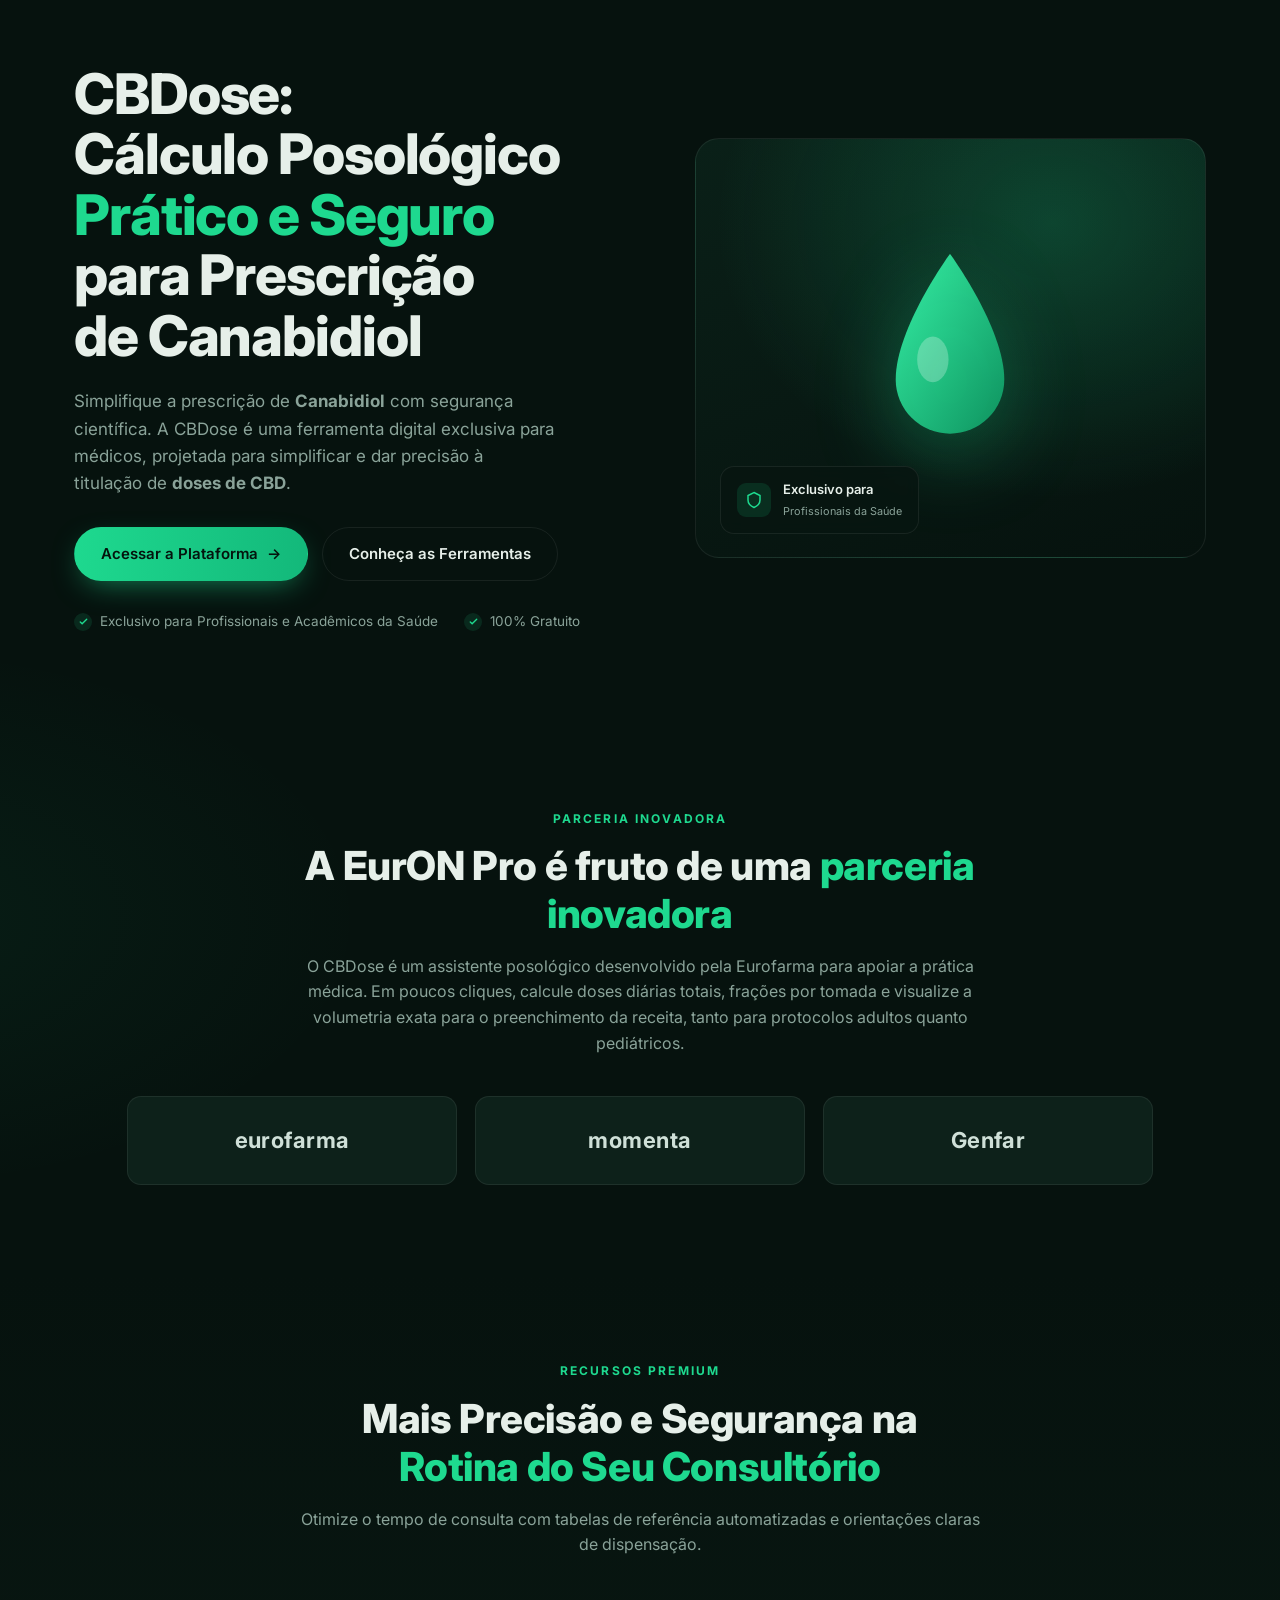
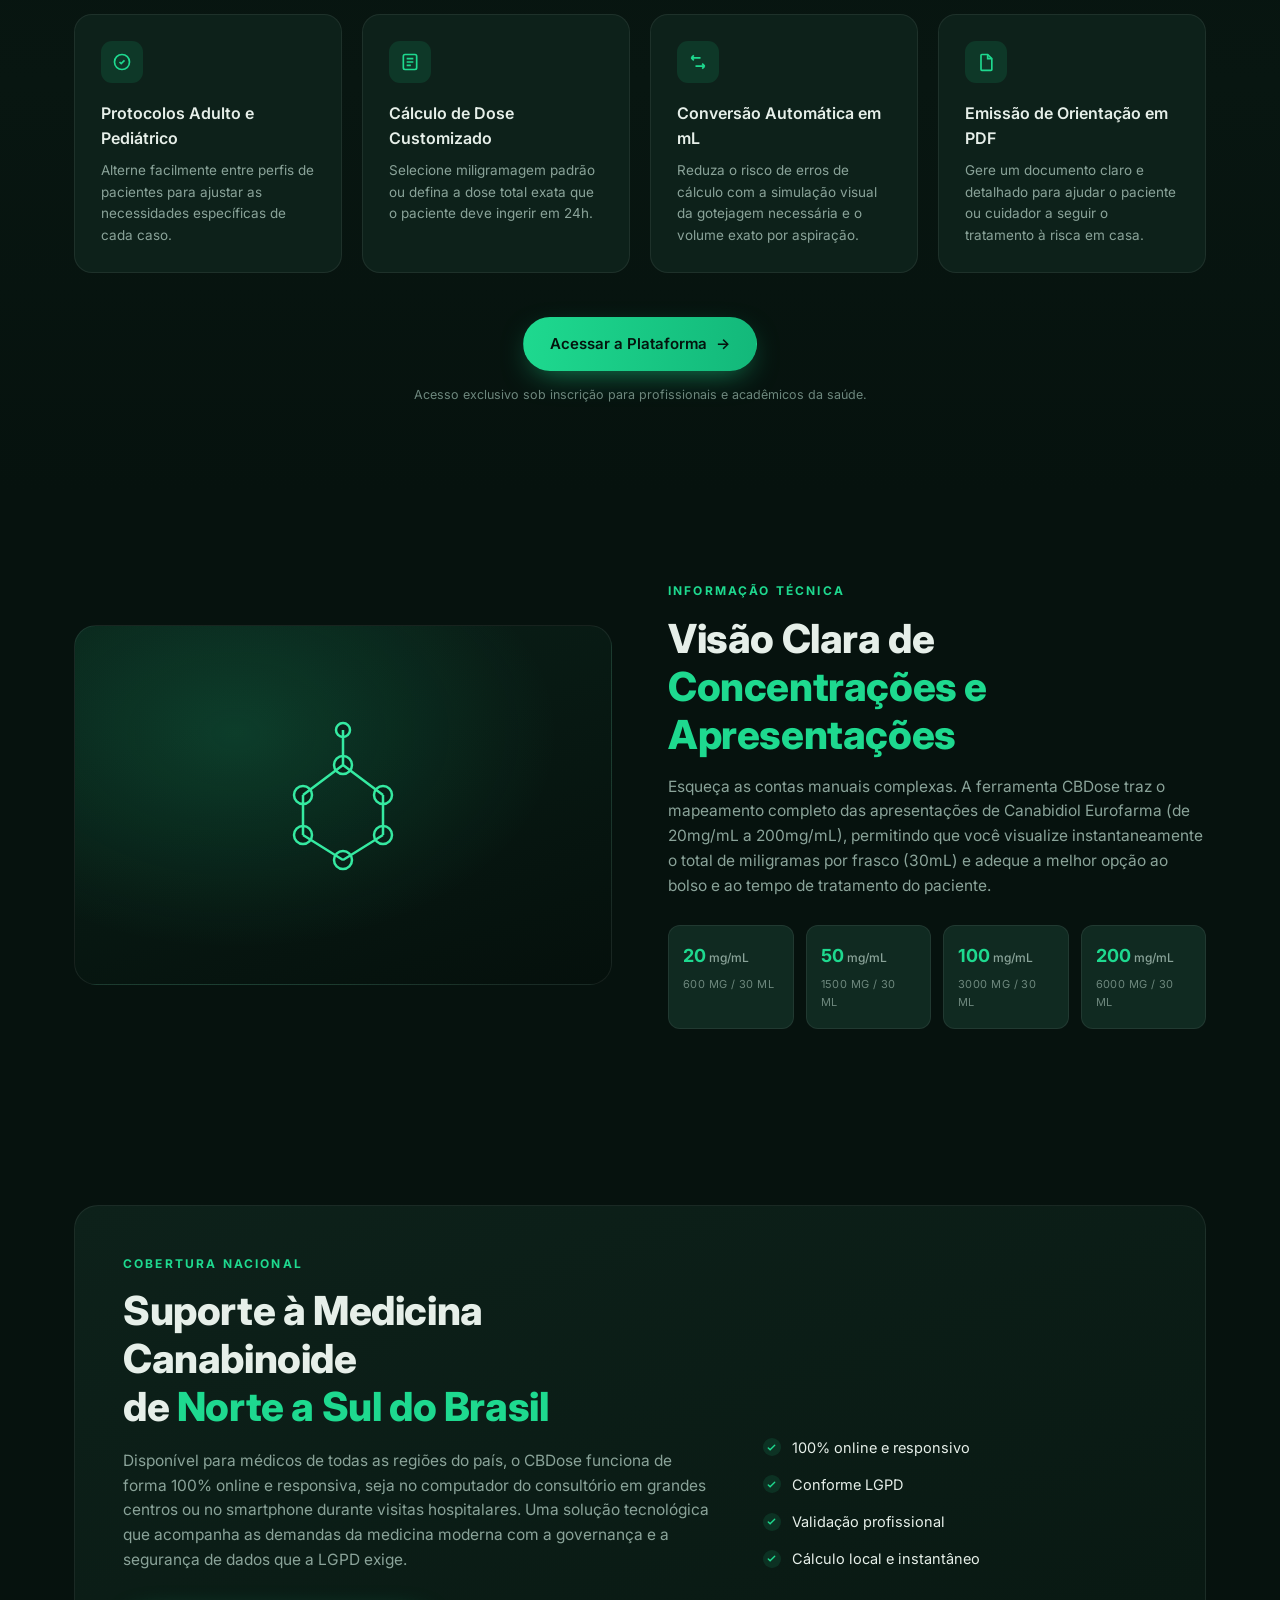
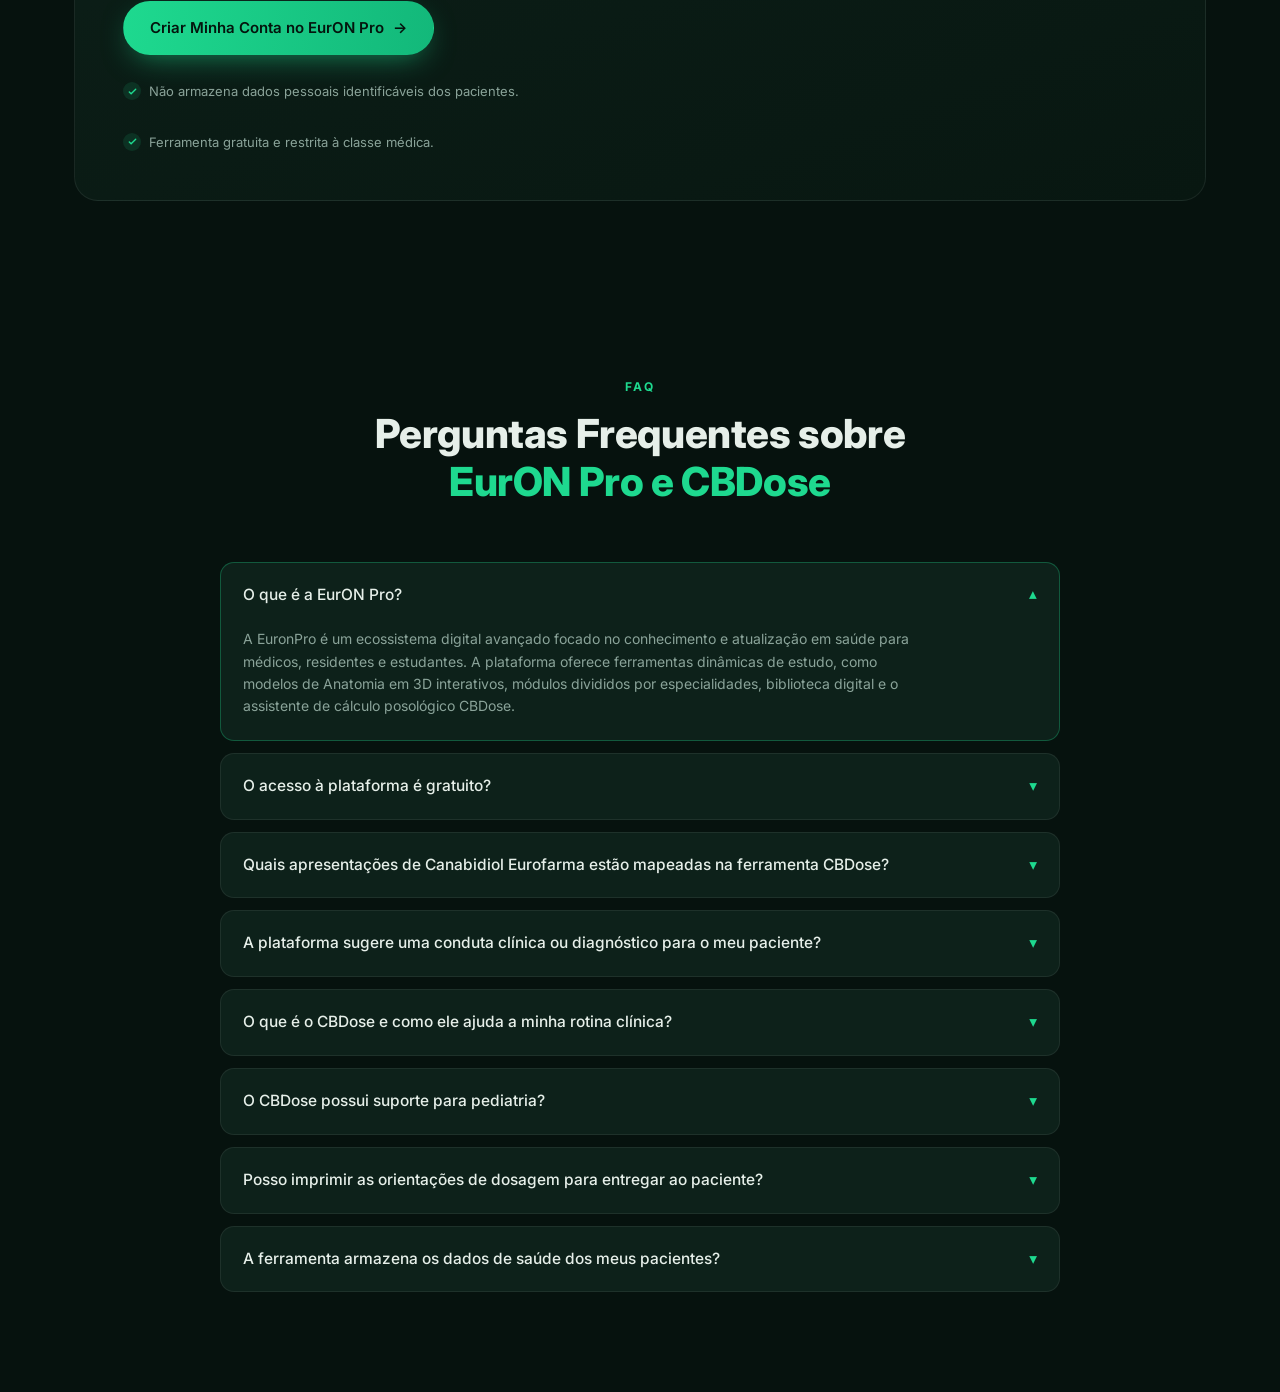
==== index.html @ 0b461750 "Add CBDose landing page for AEM iframe embed Co-Authored-By: Claude Opus 4.8 <noreply@anthropic.com>" ====
<!DOCTYPE html>
<html lang="pt-BR">
<head>
<meta charset="UTF-8">
<meta name="viewport" content="width=device-width, initial-scale=1.0">
<title>CBDose — EurON Pro</title>
<link rel="preconnect" href="https://fonts.googleapis.com">
<link rel="preconnect" href="https://fonts.gstatic.com" crossorigin>
<link href="https://fonts.googleapis.com/css2?family=Inter:wght@400;500;600;700;800&display=swap" rel="stylesheet">
<style>
  :root{
    --bg:#06120e;
    --bg-2:#0a1a14;
    --panel:#0d211a;
    --panel-2:#102a21;
    --line:rgba(255,255,255,.07);
    --green:#1ed98f;
    --green-2:#13b87a;
    --green-soft:rgba(30,217,143,.12);
    --text:#e6efe9;
    --muted:#8aa399;
    --muted-2:#6d877d;
    --radius:18px;
    --maxw:1180px;
  }
  *{box-sizing:border-box;margin:0;padding:0}
  html{scroll-behavior:smooth}
  body{
    font-family:'Inter',system-ui,-apple-system,sans-serif;
    background:
      radial-gradient(1200px 600px at 80% -10%, rgba(30,217,143,.10), transparent 60%),
      radial-gradient(900px 500px at -10% 20%, rgba(30,217,143,.06), transparent 55%),
      var(--bg);
    color:var(--text);
    line-height:1.6;
    -webkit-font-smoothing:antialiased;
  }
  a{color:inherit;text-decoration:none}
  img{max-width:100%;display:block}
  .wrap{max-width:var(--maxw);margin:0 auto;padding:0 24px}
  .accent{color:var(--green)}
  .eyebrow{
    font-size:12px;font-weight:700;letter-spacing:.18em;text-transform:uppercase;
    color:var(--green);margin-bottom:14px;
  }
  section{padding:88px 0}
  h2.section-title{font-size:clamp(26px,3.4vw,40px);font-weight:800;line-height:1.2;letter-spacing:-.01em}
  .section-head{text-align:center;max-width:680px;margin:0 auto 56px}
  .section-head p{color:var(--muted);margin-top:16px;font-size:16px}

  /* Buttons */
  .btn{display:inline-flex;align-items:center;gap:9px;font-weight:600;font-size:15px;
    padding:14px 26px;border-radius:999px;border:1px solid transparent;cursor:pointer;
    transition:transform .15s ease, box-shadow .2s ease, background .2s ease;white-space:nowrap}
  .btn-primary{background:linear-gradient(95deg,var(--green),var(--green-2));color:#04140d;
    box-shadow:0 10px 30px -10px rgba(30,217,143,.6)}
  .btn-primary:hover{transform:translateY(-2px);box-shadow:0 16px 40px -12px rgba(30,217,143,.75)}
  .btn-ghost{background:transparent;border-color:var(--line);color:var(--text)}
  .btn-ghost:hover{border-color:rgba(30,217,143,.5);background:var(--green-soft)}
  .btn .arrow{transition:transform .15s ease}
  .btn:hover .arrow{transform:translateX(3px)}

  /* Header */
  header.nav{position:sticky;top:0;z-index:50;backdrop-filter:blur(12px);
    background:rgba(6,18,14,.72);border-bottom:1px solid var(--line)}
  .nav-inner{display:flex;align-items:center;justify-content:space-between;height:68px}
  .logo{display:flex;align-items:baseline;gap:7px;font-weight:800;font-size:22px;letter-spacing:.02em}
  .logo small{font-size:12px;font-weight:600;color:var(--green);background:var(--green-soft);
    padding:3px 8px;border-radius:6px}
  .nav-menu{display:flex;gap:34px;font-size:14px;color:var(--muted);font-weight:500}
  .nav-menu a:hover{color:var(--text)}
  .nav-right{display:flex;align-items:center;gap:20px;font-size:14px;color:var(--muted)}
  .nav-right .lang{display:flex;align-items:center;gap:6px}

  /* Hero */
  .hero{padding-top:64px}
  .hero-grid{display:grid;grid-template-columns:1.05fr .95fr;gap:56px;align-items:center}
  .hero h1{font-size:clamp(34px,4.6vw,56px);font-weight:800;line-height:1.08;letter-spacing:-.02em}
  .hero p.lead{color:var(--muted);margin:22px 0 30px;font-size:17px;max-width:480px}
  .hero-cta{display:flex;gap:14px;flex-wrap:wrap}
  .hero-checks{display:flex;gap:26px;flex-wrap:wrap;margin-top:30px;font-size:13.5px;color:var(--muted)}
  .hero-checks span{display:inline-flex;align-items:center;gap:8px}
  .check{width:18px;height:18px;border-radius:50%;background:var(--green-soft);
    display:inline-grid;place-items:center;flex:none}
  .check svg{width:11px;height:11px;stroke:var(--green)}

  .hero-visual{position:relative;border-radius:24px;overflow:hidden;min-height:420px;
    background:
      radial-gradient(120% 120% at 70% 20%, rgba(30,217,143,.22), transparent 55%),
      linear-gradient(160deg,#0a2018,#06120e);
    border:1px solid var(--line);display:grid;place-items:center}
  .drop{width:150px;height:200px;filter:drop-shadow(0 20px 40px rgba(30,217,143,.35))}
  .hero-badge{position:absolute;left:24px;bottom:24px;display:flex;align-items:center;gap:12px;
    background:rgba(8,22,17,.85);border:1px solid var(--line);backdrop-filter:blur(8px);
    padding:12px 16px;border-radius:14px;font-size:13px}
  .hero-badge .ic{width:34px;height:34px;border-radius:9px;background:var(--green-soft);
    display:grid;place-items:center;color:var(--green);flex:none}
  .hero-badge b{display:block;font-weight:600}
  .hero-badge small{color:var(--muted)}

  /* Partners */
  .partners{text-align:center}
  .partners .section-head{margin-bottom:40px}
  .partner-logos{display:flex;justify-content:center;gap:18px;flex-wrap:wrap}
  .partner{flex:1;min-width:200px;max-width:330px;background:var(--panel);border:1px solid var(--line);
    border-radius:14px;padding:26px;display:grid;place-items:center;font-weight:700;font-size:22px;
    letter-spacing:.02em;color:#cfe0d8}

  /* Features */
  .features{background:linear-gradient(180deg,transparent,rgba(10,26,20,.5),transparent)}
  .feature-grid{display:grid;grid-template-columns:repeat(4,1fr);gap:20px}
  .card{background:var(--panel);border:1px solid var(--line);border-radius:var(--radius);padding:26px;
    transition:transform .2s ease,border-color .2s ease}
  .card:hover{transform:translateY(-4px);border-color:rgba(30,217,143,.35)}
  .card .ic{width:42px;height:42px;border-radius:11px;background:var(--green-soft);color:var(--green);
    display:grid;place-items:center;margin-bottom:18px}
  .card h3{font-size:16px;font-weight:600;margin-bottom:8px}
  .card p{font-size:13.5px;color:var(--muted)}
  .center-cta{text-align:center;margin-top:44px}
  .center-cta small{display:block;color:var(--muted-2);font-size:12.5px;margin-top:14px}

  /* Technical info */
  .tech-grid{display:grid;grid-template-columns:1fr 1fr;gap:56px;align-items:center}
  .molecule{border-radius:22px;border:1px solid var(--line);min-height:360px;
    background:radial-gradient(100% 100% at 30% 30%, rgba(30,217,143,.18), transparent 60%),
      linear-gradient(160deg,#0a2018,#05100c);display:grid;place-items:center}
  .conc-grid{display:grid;grid-template-columns:repeat(4,1fr);gap:12px;margin-top:26px}
  .conc{background:var(--panel-2);border:1px solid var(--line);border-radius:12px;padding:16px 14px}
  .conc b{font-size:18px;font-weight:700;color:var(--green)}
  .conc b span{font-size:12px;color:var(--muted);font-weight:500}
  .conc small{display:block;color:var(--muted-2);font-size:11px;margin-top:6px;letter-spacing:.04em}

  /* Coverage */
  .coverage-card{background:linear-gradient(160deg,var(--panel),#081711);border:1px solid var(--line);
    border-radius:24px;padding:48px;display:grid;grid-template-columns:1.2fr .8fr;gap:48px;align-items:center}
  .coverage-card .lead{color:var(--muted);margin:18px 0 28px;font-size:15.5px}
  .check-list{display:grid;gap:14px}
  .check-list span{display:flex;align-items:center;gap:11px;font-size:14.5px;color:var(--text)}
  .coverage-foot{display:flex;gap:30px;flex-wrap:wrap;margin-top:26px;font-size:13px;color:var(--muted)}
  .coverage-foot span{display:inline-flex;align-items:center;gap:8px}

  /* FAQ */
  .faq{max-width:840px;margin:0 auto}
  details{background:var(--panel);border:1px solid var(--line);border-radius:14px;margin-bottom:12px;
    padding:0 22px;transition:border-color .2s ease}
  details[open]{border-color:rgba(30,217,143,.3)}
  summary{list-style:none;cursor:pointer;display:flex;justify-content:space-between;align-items:center;
    gap:16px;padding:20px 0;font-weight:500;font-size:15.5px}
  summary::-webkit-details-marker{display:none}
  summary .chev{flex:none;transition:transform .2s ease;color:var(--green)}
  details[open] summary .chev{transform:rotate(180deg)}
  details p{color:var(--muted);font-size:14px;padding:0 0 22px;max-width:680px}

  /* Footer */
  footer{border-top:1px solid var(--line);padding:56px 0 40px;margin-top:40px}
  .foot-grid{display:grid;grid-template-columns:1.4fr 1fr 1fr;gap:40px}
  .foot-grid p{color:var(--muted);font-size:13.5px;margin-top:16px;max-width:320px}
  .foot-col h4{font-size:13px;font-weight:600;margin-bottom:16px}
  .foot-col a{display:block;color:var(--muted);font-size:13.5px;margin-bottom:10px}
  .foot-col a:hover{color:var(--green)}
  .foot-bottom{border-top:1px solid var(--line);margin-top:40px;padding-top:24px;display:flex;
    justify-content:space-between;flex-wrap:wrap;gap:12px;color:var(--muted-2);font-size:12.5px}
  .foot-bottom .links{display:flex;gap:22px}

  /* Responsive */
  @media (max-width:980px){
    .hero-grid,.tech-grid,.coverage-card{grid-template-columns:1fr}
    .feature-grid{grid-template-columns:1fr 1fr}
    .foot-grid{grid-template-columns:1fr 1fr}
    .coverage-card{padding:32px}
  }
  @media (max-width:640px){
    section{padding:60px 0}
    .nav-menu,.nav-right .lang,.nav-right a.login{display:none}
    .feature-grid,.conc-grid{grid-template-columns:1fr 1fr}
    .foot-grid{grid-template-columns:1fr}
    .foot-bottom{flex-direction:column}
  }
</style>
</head>
<body>

<!-- ============ HERO ============ -->
<section class="hero">
  <div class="wrap hero-grid">
    <div>
      <h1>CBDose:<br>Cálculo Posológico<br><span class="accent">Prático e Seguro</span><br>para Prescrição<br>de Canabidiol</h1>
      <p class="lead">Simplifique a prescrição de <b>Canabidiol</b> com segurança científica. A CBDose é uma ferramenta digital exclusiva para médicos, projetada para simplificar e dar precisão à titulação de <b>doses de CBD</b>.</p>
      <div class="hero-cta">
        <a class="btn btn-primary" href="#">Acessar a Plataforma <span class="arrow">→</span></a>
        <a class="btn btn-ghost" href="#recursos">Conheça as Ferramentas</a>
      </div>
      <div class="hero-checks">
        <span><i class="check"><svg viewBox="0 0 24 24" fill="none" stroke-width="3" stroke-linecap="round"><path d="M5 13l4 4L19 7"/></svg></i> Exclusivo para Profissionais e Acadêmicos da Saúde</span>
        <span><i class="check"><svg viewBox="0 0 24 24" fill="none" stroke-width="3" stroke-linecap="round"><path d="M5 13l4 4L19 7"/></svg></i> 100% Gratuito</span>
      </div>
    </div>
    <div class="hero-visual">
      <svg class="drop" viewBox="0 0 100 140">
        <defs>
          <linearGradient id="dg" x1="0" y1="0" x2="1" y2="1">
            <stop offset="0" stop-color="#3affb0"/><stop offset="1" stop-color="#0f9a64"/>
          </linearGradient>
        </defs>
        <path d="M50 4C50 4 12 56 12 92a38 38 0 0 0 76 0C88 56 50 4 50 4Z" fill="url(#dg)" opacity=".92"/>
        <ellipse cx="38" cy="78" rx="11" ry="16" fill="#fff" opacity=".25"/>
      </svg>
      <div class="hero-badge">
        <span class="ic"><svg width="18" height="18" viewBox="0 0 24 24" fill="none" stroke="currentColor" stroke-width="2"><path d="M12 2l8 4v6c0 5-3.5 8-8 10-4.5-2-8-5-8-10V6l8-4Z"/></svg></span>
        <span><b>Exclusivo para</b><small>Profissionais da Saúde</small></span>
      </div>
    </div>
  </div>
</section>

<!-- ============ PARTNERS ============ -->
<section class="partners" id="tecnologia">
  <div class="wrap">
    <div class="section-head">
      <div class="eyebrow">Parceria Inovadora</div>
      <h2 class="section-title">A EurON Pro é fruto de uma <span class="accent">parceria inovadora</span></h2>
      <p>O CBDose é um assistente posológico desenvolvido pela Eurofarma para apoiar a prática médica. Em poucos cliques, calcule doses diárias totais, frações por tomada e visualize a volumetria exata para o preenchimento da receita, tanto para protocolos adultos quanto pediátricos.</p>
    </div>
    <div class="partner-logos">
      <div class="partner">eurofarma</div>
      <div class="partner">momenta</div>
      <div class="partner">Genfar</div>
    </div>
  </div>
</section>

<!-- ============ FEATURES ============ -->
<section class="features" id="recursos">
  <div class="wrap">
    <div class="section-head">
      <div class="eyebrow">Recursos Premium</div>
      <h2 class="section-title">Mais Precisão e Segurança na <span class="accent">Rotina do Seu Consultório</span></h2>
      <p>Otimize o tempo de consulta com tabelas de referência automatizadas e orientações claras de dispensação.</p>
    </div>
    <div class="feature-grid">
      <div class="card">
        <div class="ic"><svg width="20" height="20" viewBox="0 0 24 24" fill="none" stroke="currentColor" stroke-width="2"><circle cx="12" cy="12" r="9"/><path d="M9 12l2 2 4-4"/></svg></div>
        <h3>Protocolos Adulto e Pediátrico</h3>
        <p>Alterne facilmente entre perfis de pacientes para ajustar as necessidades específicas de cada caso.</p>
      </div>
      <div class="card">
        <div class="ic"><svg width="20" height="20" viewBox="0 0 24 24" fill="none" stroke="currentColor" stroke-width="2"><rect x="4" y="3" width="16" height="18" rx="2"/><path d="M8 8h8M8 12h8M8 16h5"/></svg></div>
        <h3>Cálculo de Dose Customizado</h3>
        <p>Selecione miligramagem padrão ou defina a dose total exata que o paciente deve ingerir em 24h.</p>
      </div>
      <div class="card">
        <div class="ic"><svg width="20" height="20" viewBox="0 0 24 24" fill="none" stroke="currentColor" stroke-width="2"><path d="M4 7h11M4 7l3-3M4 7l3 3M20 17H9M20 17l-3-3M20 17l-3 3"/></svg></div>
        <h3>Conversão Automática em mL</h3>
        <p>Reduza o risco de erros de cálculo com a simulação visual da gotejagem necessária e o volume exato por aspiração.</p>
      </div>
      <div class="card">
        <div class="ic"><svg width="20" height="20" viewBox="0 0 24 24" fill="none" stroke="currentColor" stroke-width="2"><path d="M7 3h7l5 5v13a1 1 0 0 1-1 1H7a1 1 0 0 1-1-1V4a1 1 0 0 1 1-1Z"/><path d="M14 3v5h5"/></svg></div>
        <h3>Emissão de Orientação em PDF</h3>
        <p>Gere um documento claro e detalhado para ajudar o paciente ou cuidador a seguir o tratamento à risca em casa.</p>
      </div>
    </div>
    <div class="center-cta">
      <a class="btn btn-primary" href="#">Acessar a Plataforma <span class="arrow">→</span></a>
      <small>Acesso exclusivo sob inscrição para profissionais e acadêmicos da saúde.</small>
    </div>
  </div>
</section>

<!-- ============ TECHNICAL INFO ============ -->
<section>
  <div class="wrap tech-grid">
    <div class="molecule">
      <svg width="200" height="200" viewBox="0 0 200 200" fill="none" stroke="#3affb0" stroke-width="2.5" opacity=".9">
        <circle cx="100" cy="60" r="9" fill="#0a2018"/><circle cx="140" cy="90" r="9" fill="#0a2018"/>
        <circle cx="140" cy="130" r="9" fill="#0a2018"/><circle cx="100" cy="155" r="9" fill="#0a2018"/>
        <circle cx="60" cy="130" r="9" fill="#0a2018"/><circle cx="60" cy="90" r="9" fill="#0a2018"/>
        <circle cx="100" cy="25" r="7" fill="#0a2018"/>
        <path d="M100 60L140 90M140 90v40M140 130l-40 25M100 155l-40-25M60 130V90M60 90l40-30M100 60V25"/>
      </svg>
    </div>
    <div>
      <div class="eyebrow">Informação Técnica</div>
      <h2 class="section-title">Visão Clara de <span class="accent">Concentrações e Apresentações</span></h2>
      <p style="color:var(--muted);margin-top:16px;font-size:15.5px">Esqueça as contas manuais complexas. A ferramenta CBDose traz o mapeamento completo das apresentações de Canabidiol Eurofarma (de 20mg/mL a 200mg/mL), permitindo que você visualize instantaneamente o total de miligramas por frasco (30mL) e adeque a melhor opção ao bolso e ao tempo de tratamento do paciente.</p>
      <div class="conc-grid">
        <div class="conc"><b>20<span> mg/mL</span></b><small>600 MG / 30 ML</small></div>
        <div class="conc"><b>50<span> mg/mL</span></b><small>1500 MG / 30 ML</small></div>
        <div class="conc"><b>100<span> mg/mL</span></b><small>3000 MG / 30 ML</small></div>
        <div class="conc"><b>200<span> mg/mL</span></b><small>6000 MG / 30 ML</small></div>
      </div>
    </div>
  </div>
</section>

<!-- ============ COVERAGE ============ -->
<section>
  <div class="wrap">
    <div class="coverage-card">
      <div>
        <div class="eyebrow">Cobertura Nacional</div>
        <h2 class="section-title">Suporte à Medicina Canabinoide<br>de <span class="accent">Norte a Sul do Brasil</span></h2>
        <p class="lead">Disponível para médicos de todas as regiões do país, o CBDose funciona de forma 100% online e responsiva, seja no computador do consultório em grandes centros ou no smartphone durante visitas hospitalares. Uma solução tecnológica que acompanha as demandas da medicina moderna com a governança e a segurança de dados que a LGPD exige.</p>
        <a class="btn btn-primary" href="#">Criar Minha Conta no EurON Pro <span class="arrow">→</span></a>
        <div class="coverage-foot">
          <span><i class="check"><svg viewBox="0 0 24 24" fill="none" stroke-width="3" stroke-linecap="round"><path d="M5 13l4 4L19 7"/></svg></i> Não armazena dados pessoais identificáveis dos pacientes.</span>
          <span><i class="check"><svg viewBox="0 0 24 24" fill="none" stroke-width="3" stroke-linecap="round"><path d="M5 13l4 4L19 7"/></svg></i> Ferramenta gratuita e restrita à classe médica.</span>
        </div>
      </div>
      <div class="check-list">
        <span><i class="check"><svg viewBox="0 0 24 24" fill="none" stroke-width="3" stroke-linecap="round"><path d="M5 13l4 4L19 7"/></svg></i> 100% online e responsivo</span>
        <span><i class="check"><svg viewBox="0 0 24 24" fill="none" stroke-width="3" stroke-linecap="round"><path d="M5 13l4 4L19 7"/></svg></i> Conforme LGPD</span>
        <span><i class="check"><svg viewBox="0 0 24 24" fill="none" stroke-width="3" stroke-linecap="round"><path d="M5 13l4 4L19 7"/></svg></i> Validação profissional</span>
        <span><i class="check"><svg viewBox="0 0 24 24" fill="none" stroke-width="3" stroke-linecap="round"><path d="M5 13l4 4L19 7"/></svg></i> Cálculo local e instantâneo</span>
      </div>
    </div>
  </div>
</section>

<!-- ============ FAQ ============ -->
<section id="faq">
  <div class="wrap">
    <div class="section-head">
      <div class="eyebrow">FAQ</div>
      <h2 class="section-title">Perguntas Frequentes sobre<br><span class="accent">EurON Pro e CBDose</span></h2>
    </div>
    <div class="faq">
      <details open>
        <summary>O que é a EurON Pro? <span class="chev">▾</span></summary>
        <p>A EuronPro é um ecossistema digital avançado focado no conhecimento e atualização em saúde para médicos, residentes e estudantes. A plataforma oferece ferramentas dinâmicas de estudo, como modelos de Anatomia em 3D interativos, módulos divididos por especialidades, biblioteca digital e o assistente de cálculo posológico CBDose.</p>
      </details>
      <details>
        <summary>O acesso à plataforma é gratuito? <span class="chev">▾</span></summary>
        <p>Sim. O acesso é 100% gratuito e exclusivo para profissionais e acadêmicos da área da saúde, mediante cadastro e validação.</p>
      </details>
      <details>
        <summary>Quais apresentações de Canabidiol Eurofarma estão mapeadas na ferramenta CBDose? <span class="chev">▾</span></summary>
        <p>A ferramenta mapeia as apresentações de 20mg/mL, 50mg/mL, 100mg/mL e 200mg/mL, todas em frascos de 30mL, com o total de miligramas por frasco calculado automaticamente.</p>
      </details>
      <details>
        <summary>A plataforma sugere uma conduta clínica ou diagnóstico para o meu paciente? <span class="chev">▾</span></summary>
        <p>Não. A CBDose é uma ferramenta de apoio ao cálculo posológico. A decisão clínica, o diagnóstico e a prescrição são de responsabilidade exclusiva do médico.</p>
      </details>
      <details>
        <summary>O que é o CBDose e como ele ajuda a minha rotina clínica? <span class="chev">▾</span></summary>
        <p>O CBDose é um assistente posológico digital que calcula doses diárias, frações por tomada e a conversão exata em mL/gotas, agilizando o preenchimento da receita com segurança.</p>
      </details>
      <details>
        <summary>O CBDose possui suporte para pediatria? <span class="chev">▾</span></summary>
        <p>Sim. A ferramenta permite alternar entre protocolos adulto e pediátrico, ajustando o cálculo às necessidades específicas de cada perfil de paciente.</p>
      </details>
      <details>
        <summary>Posso imprimir as orientações de dosagem para entregar ao paciente? <span class="chev">▾</span></summary>
        <p>Sim. É possível gerar um documento em PDF claro e detalhado com as orientações de uso para o paciente ou cuidador seguir o tratamento corretamente em casa.</p>
      </details>
      <details>
        <summary>A ferramenta armazena os dados de saúde dos meus pacientes? <span class="chev">▾</span></summary>
        <p>Não. O cálculo é realizado localmente e a ferramenta não armazena dados pessoais identificáveis dos pacientes, em conformidade com a LGPD.</p>
      </details>
    </div>
  </div>
</section>

<!-- Auto-resize the iframe to content height (works when same-origin, e.g. DAM asset on same domain) -->
<script>
  (function(){
    function postHeight(){
      try{ parent.postMessage({cbdoseHeight:document.documentElement.scrollHeight},'*'); }catch(e){}
    }
    window.addEventListener('load',postHeight);
    window.addEventListener('resize',postHeight);
    document.addEventListener('toggle',postHeight,true);
  })();
</script>
</body>
</html>
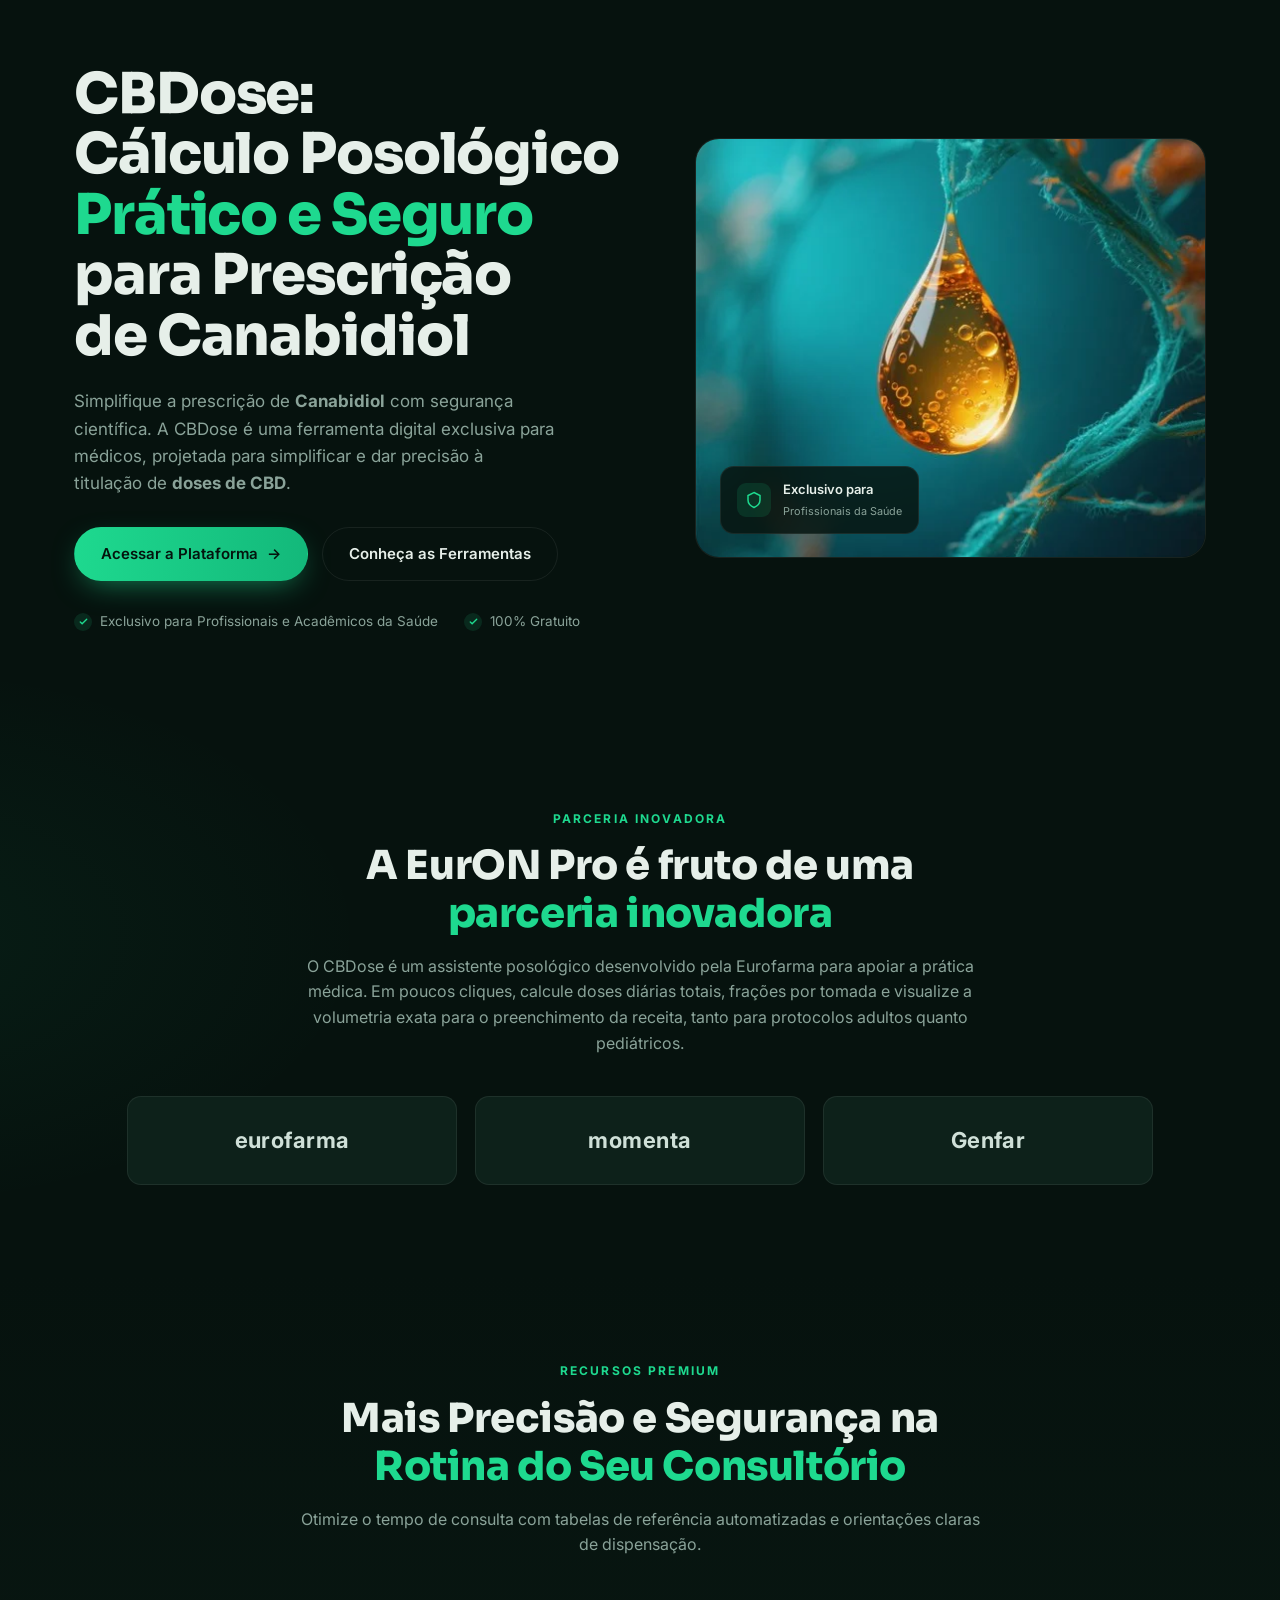
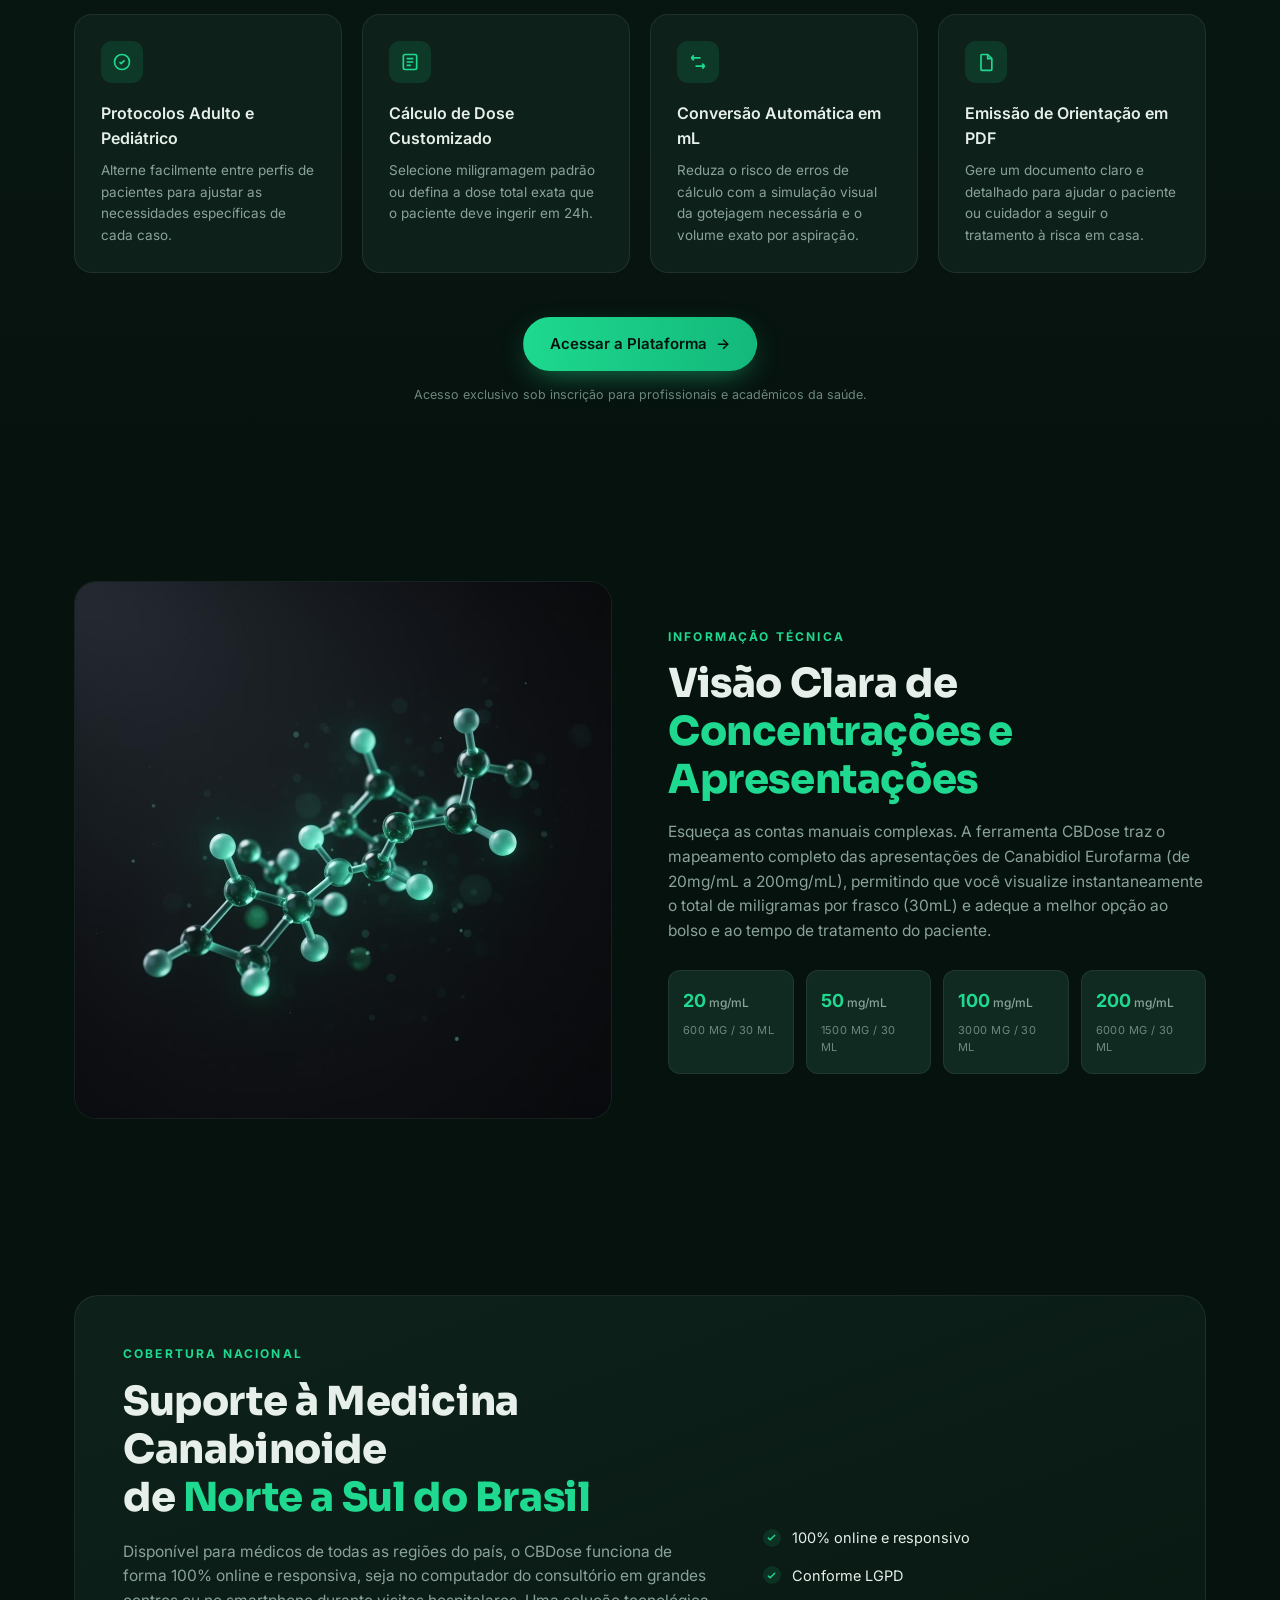
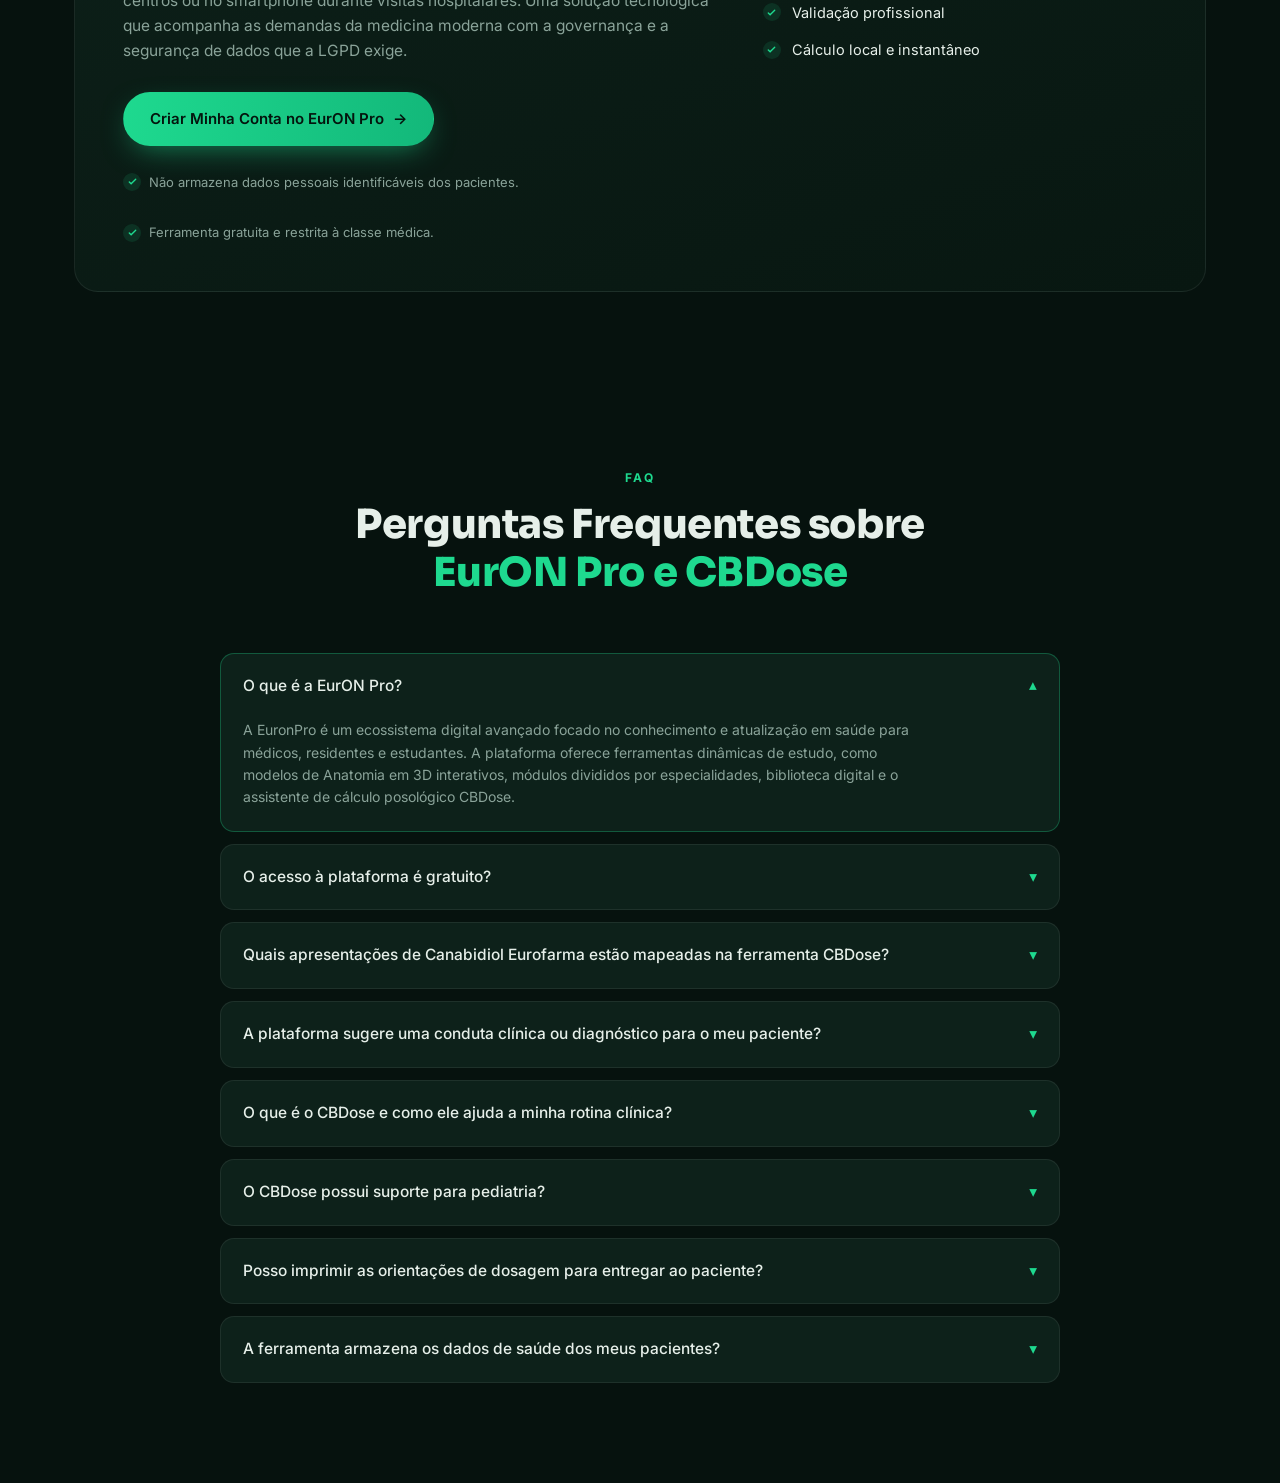
==== commit 106aee7f: "Use real drop/molecule images and Sora font for titles Co-Authored-By: Claude Opus 4.8 <noreply@anth" ====
--- a/index.html
+++ b/index.html
@@ -6,7 +6,7 @@
 <title>CBDose — EurON Pro</title>
 <link rel="preconnect" href="https://fonts.googleapis.com">
 <link rel="preconnect" href="https://fonts.gstatic.com" crossorigin>
-<link href="https://fonts.googleapis.com/css2?family=Inter:wght@400;500;600;700;800&display=swap" rel="stylesheet">
+<link href="https://fonts.googleapis.com/css2?family=Inter:wght@400;500;600;700;800&family=Sora:wght@600;700;800&display=swap" rel="stylesheet">
 <style>
   :root{
     --bg:#06120e;
@@ -44,7 +44,7 @@
     color:var(--green);margin-bottom:14px;
   }
   section{padding:88px 0}
-  h2.section-title{font-size:clamp(26px,3.4vw,40px);font-weight:800;line-height:1.2;letter-spacing:-.01em}
+  h2.section-title{font-family:'Sora','Inter',sans-serif;font-size:clamp(26px,3.4vw,40px);font-weight:800;line-height:1.2;letter-spacing:-.01em}
   .section-head{text-align:center;max-width:680px;margin:0 auto 56px}
   .section-head p{color:var(--muted);margin-top:16px;font-size:16px}
 
@@ -75,7 +75,7 @@
   /* Hero */
   .hero{padding-top:64px}
   .hero-grid{display:grid;grid-template-columns:1.05fr .95fr;gap:56px;align-items:center}
-  .hero h1{font-size:clamp(34px,4.6vw,56px);font-weight:800;line-height:1.08;letter-spacing:-.02em}
+  .hero h1{font-family:'Sora','Inter',sans-serif;font-size:clamp(34px,4.6vw,56px);font-weight:800;line-height:1.08;letter-spacing:-.02em}
   .hero p.lead{color:var(--muted);margin:22px 0 30px;font-size:17px;max-width:480px}
   .hero-cta{display:flex;gap:14px;flex-wrap:wrap}
   .hero-checks{display:flex;gap:26px;flex-wrap:wrap;margin-top:30px;font-size:13.5px;color:var(--muted)}
@@ -85,11 +85,8 @@
   .check svg{width:11px;height:11px;stroke:var(--green)}
 
   .hero-visual{position:relative;border-radius:24px;overflow:hidden;min-height:420px;
-    background:
-      radial-gradient(120% 120% at 70% 20%, rgba(30,217,143,.22), transparent 55%),
-      linear-gradient(160deg,#0a2018,#06120e);
-    border:1px solid var(--line);display:grid;place-items:center}
-  .drop{width:150px;height:200px;filter:drop-shadow(0 20px 40px rgba(30,217,143,.35))}
+    border:1px solid var(--line);background:#06120e}
+  .hero-img{position:absolute;inset:0;width:100%;height:100%;object-fit:cover}
   .hero-badge{position:absolute;left:24px;bottom:24px;display:flex;align-items:center;gap:12px;
     background:rgba(8,22,17,.85);border:1px solid var(--line);backdrop-filter:blur(8px);
     padding:12px 16px;border-radius:14px;font-size:13px}
@@ -121,9 +118,9 @@
 
   /* Technical info */
   .tech-grid{display:grid;grid-template-columns:1fr 1fr;gap:56px;align-items:center}
-  .molecule{border-radius:22px;border:1px solid var(--line);min-height:360px;
-    background:radial-gradient(100% 100% at 30% 30%, rgba(30,217,143,.18), transparent 60%),
-      linear-gradient(160deg,#0a2018,#05100c);display:grid;place-items:center}
+  .molecule{border-radius:22px;border:1px solid var(--line);min-height:360px;overflow:hidden;
+    background:#05100c;display:grid;place-items:center}
+  .molecule img{width:100%;height:100%;object-fit:cover}
   .conc-grid{display:grid;grid-template-columns:repeat(4,1fr);gap:12px;margin-top:26px}
   .conc{background:var(--panel-2);border:1px solid var(--line);border-radius:12px;padding:16px 14px}
   .conc b{font-size:18px;font-weight:700;color:var(--green)}
@@ -196,15 +193,7 @@
       </div>
     </div>
     <div class="hero-visual">
-      <svg class="drop" viewBox="0 0 100 140">
-        <defs>
-          <linearGradient id="dg" x1="0" y1="0" x2="1" y2="1">
-            <stop offset="0" stop-color="#3affb0"/><stop offset="1" stop-color="#0f9a64"/>
-          </linearGradient>
-        </defs>
-        <path d="M50 4C50 4 12 56 12 92a38 38 0 0 0 76 0C88 56 50 4 50 4Z" fill="url(#dg)" opacity=".92"/>
-        <ellipse cx="38" cy="78" rx="11" ry="16" fill="#fff" opacity=".25"/>
-      </svg>
+      <img class="hero-img" src="hero-drop.png" alt="Gota de óleo de Canabidiol em destaque">
       <div class="hero-badge">
         <span class="ic"><svg width="18" height="18" viewBox="0 0 24 24" fill="none" stroke="currentColor" stroke-width="2"><path d="M12 2l8 4v6c0 5-3.5 8-8 10-4.5-2-8-5-8-10V6l8-4Z"/></svg></span>
         <span><b>Exclusivo para</b><small>Profissionais da Saúde</small></span>
@@ -270,13 +259,7 @@
 <section>
   <div class="wrap tech-grid">
     <div class="molecule">
-      <svg width="200" height="200" viewBox="0 0 200 200" fill="none" stroke="#3affb0" stroke-width="2.5" opacity=".9">
-        <circle cx="100" cy="60" r="9" fill="#0a2018"/><circle cx="140" cy="90" r="9" fill="#0a2018"/>
-        <circle cx="140" cy="130" r="9" fill="#0a2018"/><circle cx="100" cy="155" r="9" fill="#0a2018"/>
-        <circle cx="60" cy="130" r="9" fill="#0a2018"/><circle cx="60" cy="90" r="9" fill="#0a2018"/>
-        <circle cx="100" cy="25" r="7" fill="#0a2018"/>
-        <path d="M100 60L140 90M140 90v40M140 130l-40 25M100 155l-40-25M60 130V90M60 90l40-30M100 60V25"/>
-      </svg>
+      <img src="molecule.jpg" alt="Representação 3D da molécula de Canabidiol">
     </div>
     <div>
       <div class="eyebrow">Informação Técnica</div>
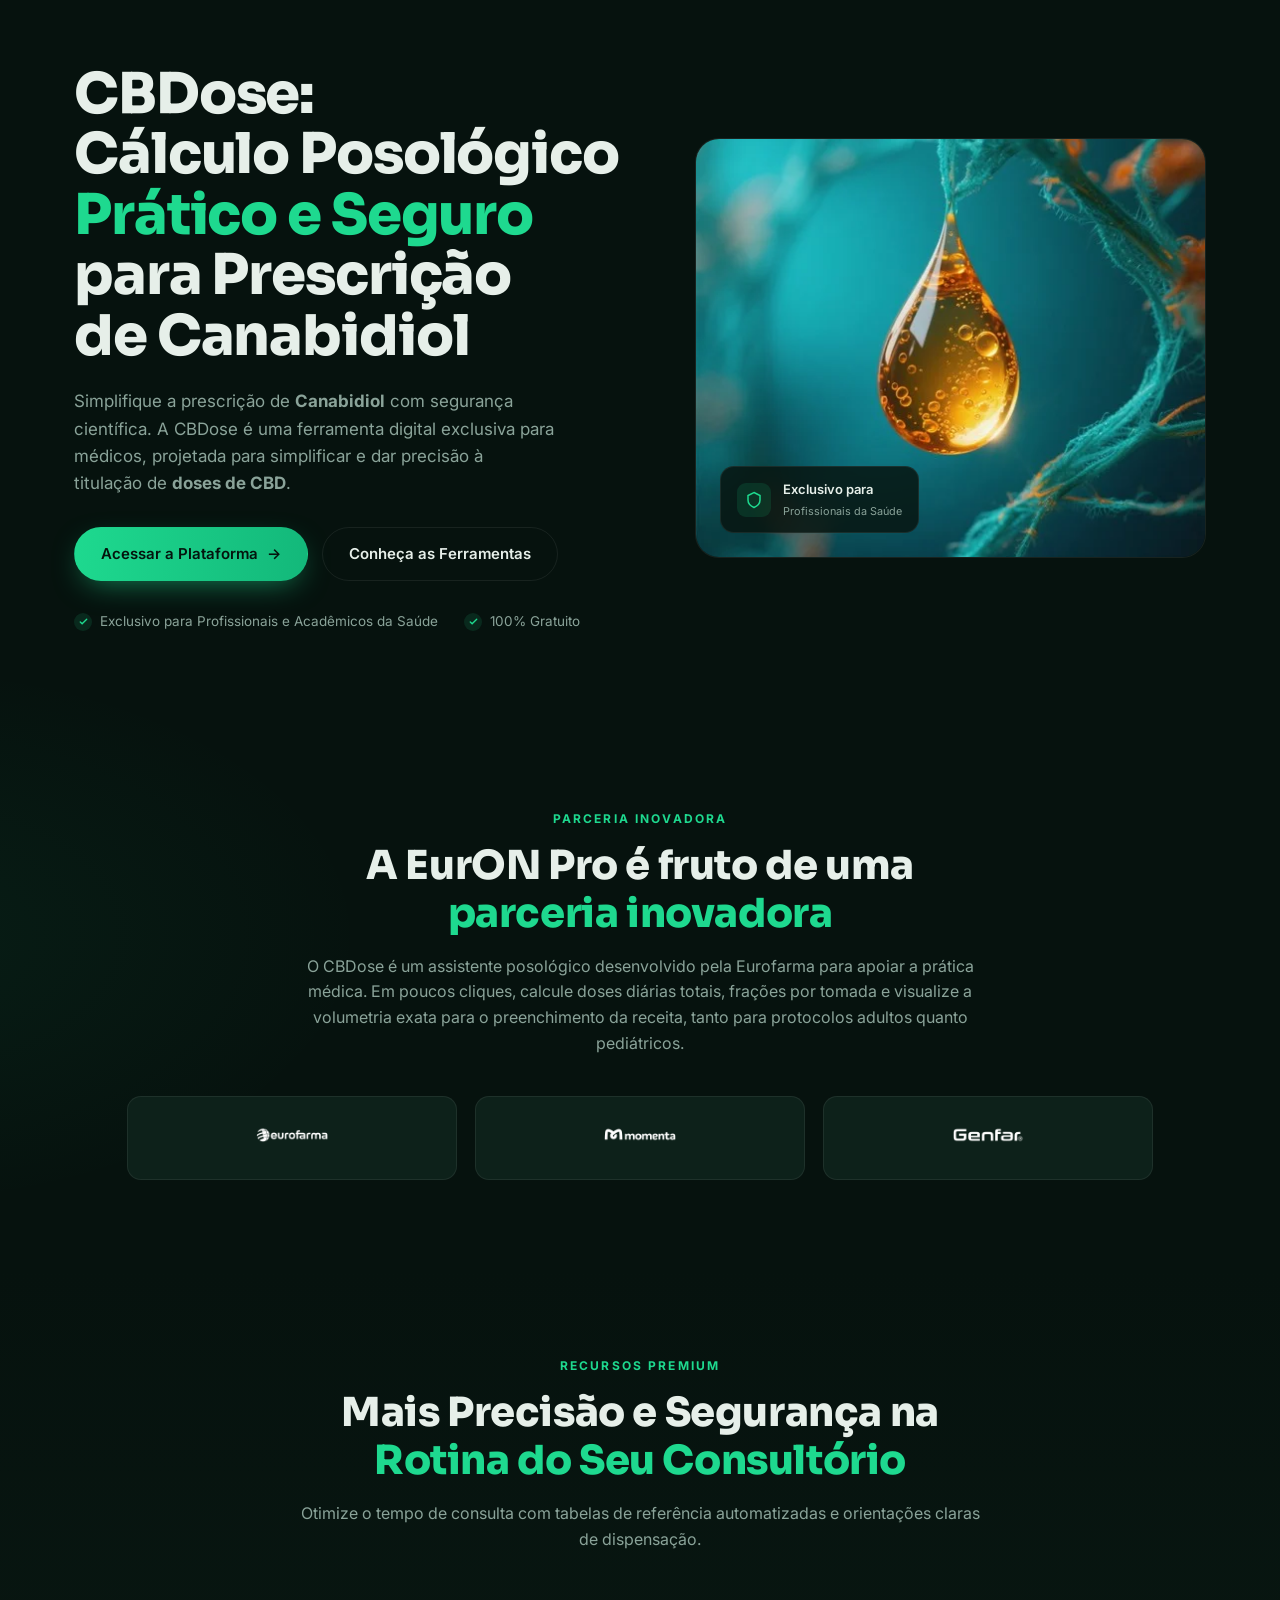
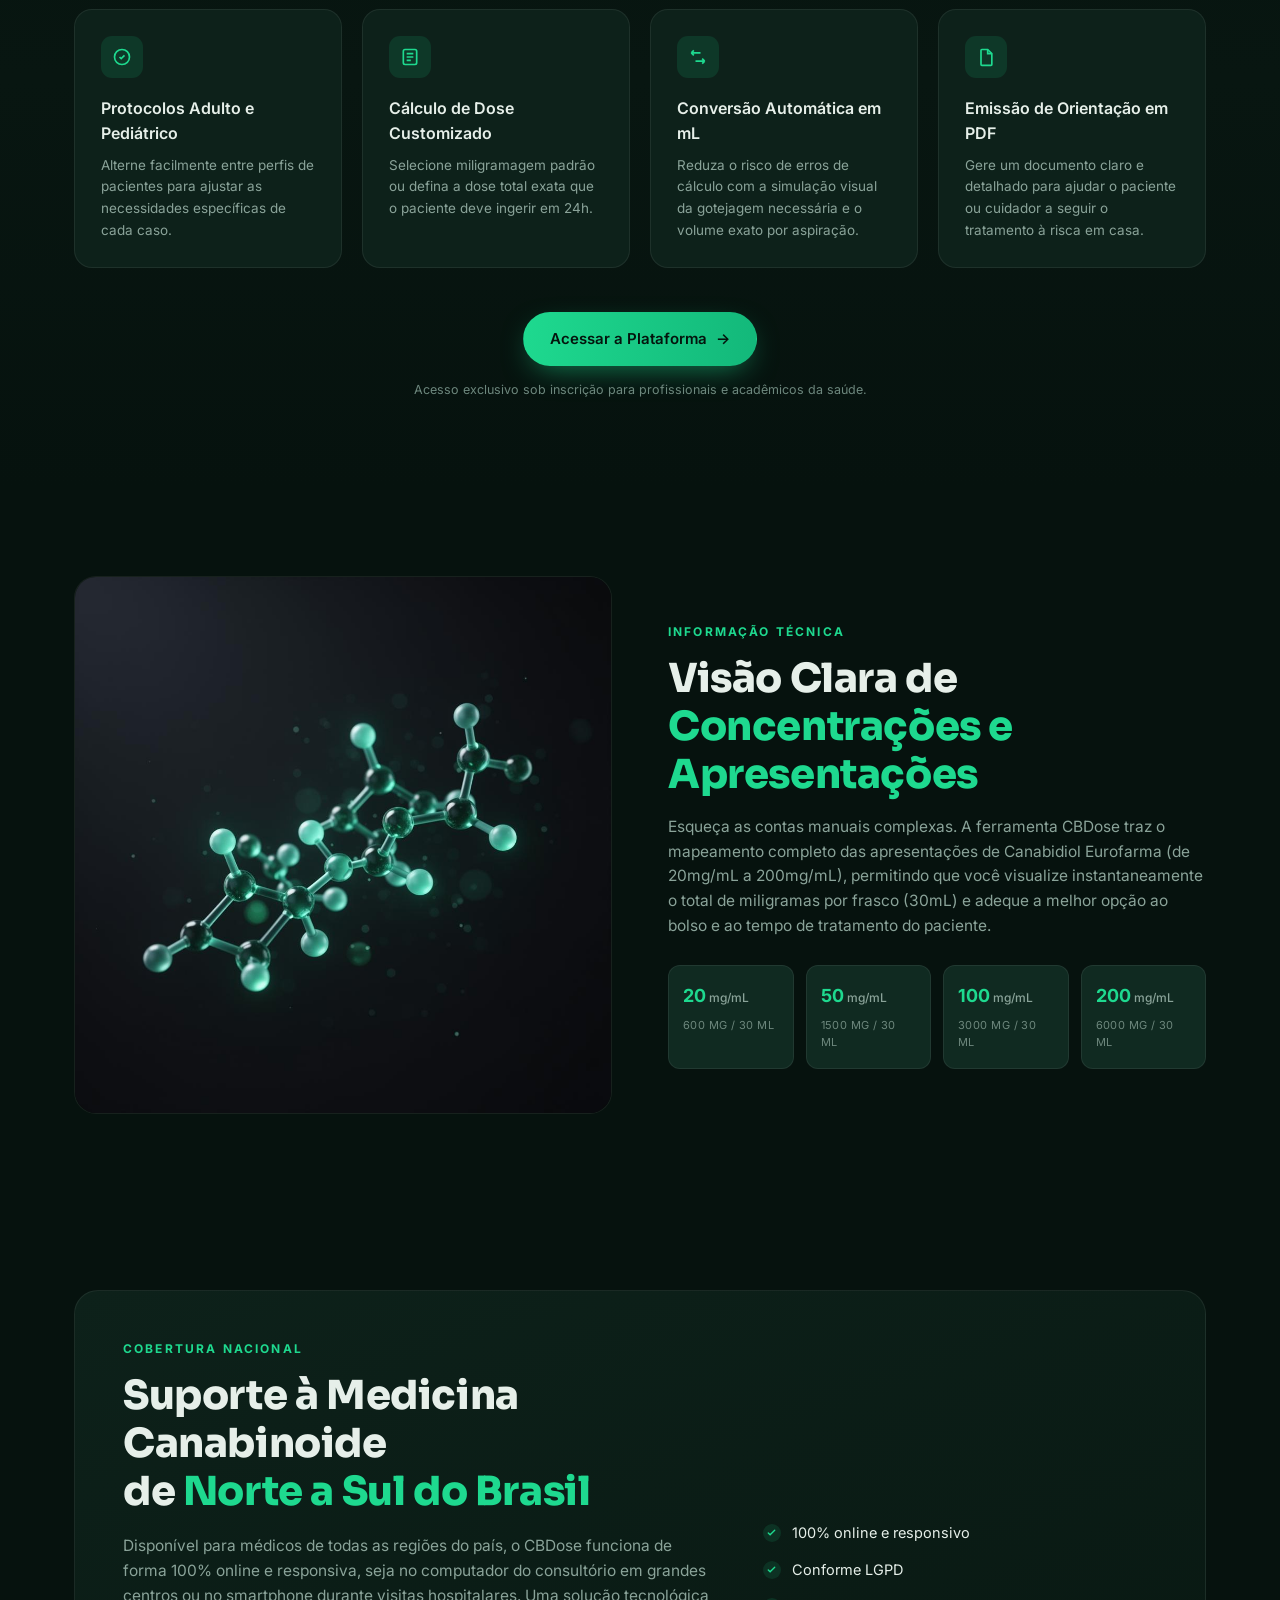
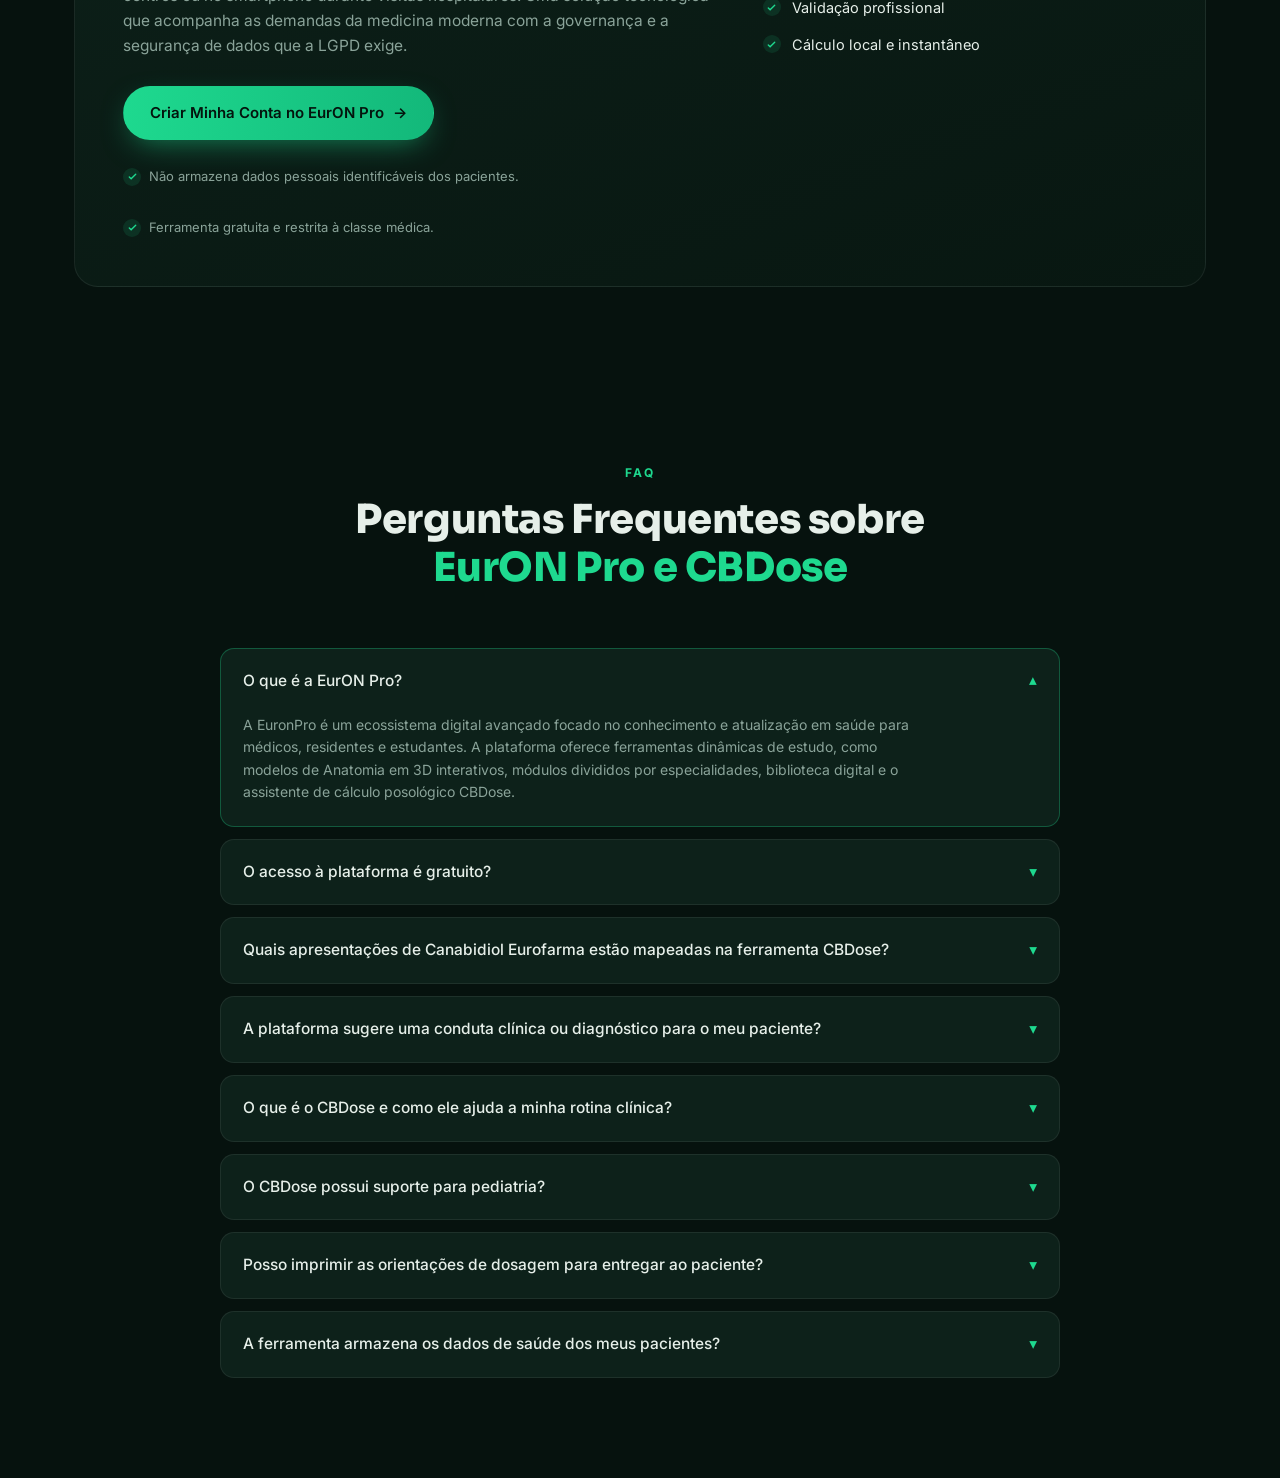
==== commit 24be13e2: "Add real assets: hero images, Brazil map, partner logos (all LPs) Co-Authored-By: Claude Opus 4.8 <n" ====
--- a/index.html
+++ b/index.html
@@ -211,9 +211,9 @@
       <p>O CBDose é um assistente posológico desenvolvido pela Eurofarma para apoiar a prática médica. Em poucos cliques, calcule doses diárias totais, frações por tomada e visualize a volumetria exata para o preenchimento da receita, tanto para protocolos adultos quanto pediátricos.</p>
     </div>
     <div class="partner-logos">
-      <div class="partner">eurofarma</div>
-      <div class="partner">momenta</div>
-      <div class="partner">Genfar</div>
+      <div class="partner"><img src="assets/logo-eurofarma.png" alt="Eurofarma" style="max-height:30px;width:auto"></div>
+      <div class="partner"><img src="assets/logo-momenta.png" alt="Momenta" style="max-height:30px;width:auto"></div>
+      <div class="partner"><img src="assets/logo-genfar.png" alt="Genfar" style="max-height:30px;width:auto"></div>
     </div>
   </div>
 </section>
